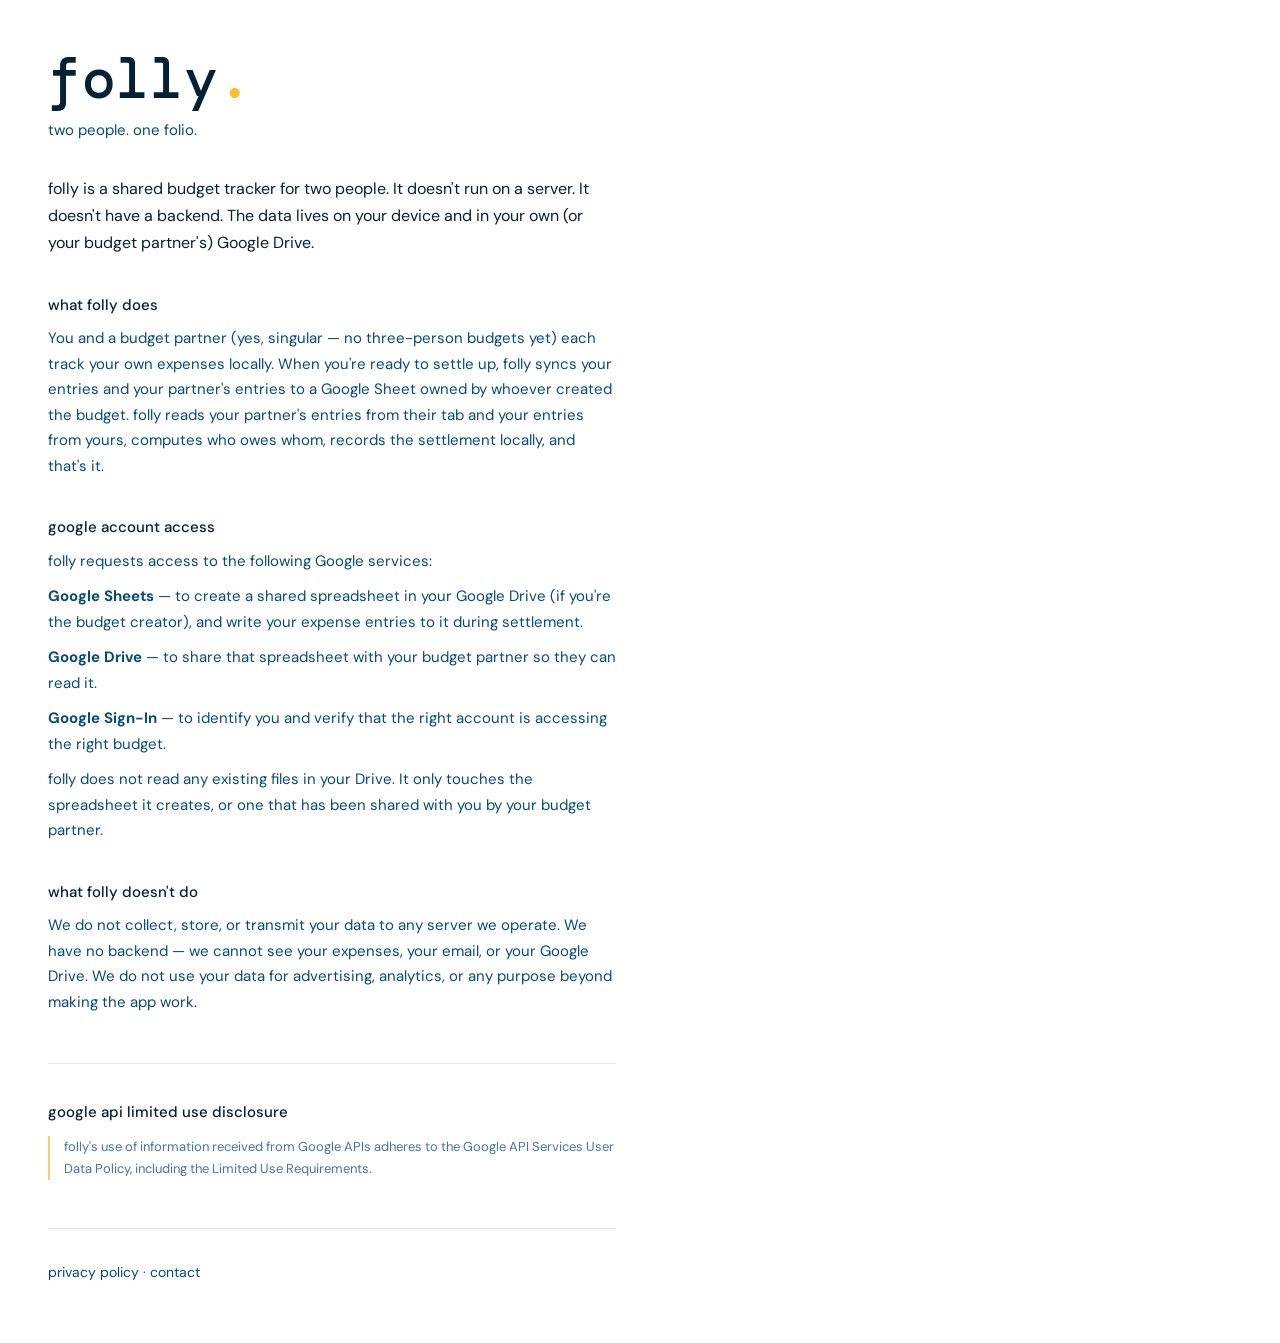
==== index.html @ 1bde9760 "clean up style" ====
<!DOCTYPE html>
<html lang="en">
<head>
  <meta charset="UTF-8" />
  <meta name="viewport" content="width=device-width, initial-scale=1.0" />
  <title>folly.</title>
  <link rel="shortcut icon" href="/favicon.png" />
  <link rel="preconnect" href="https://fonts.googleapis.com" />
  <link href="https://fonts.googleapis.com/css2?family=DM+Mono:wght@400;500&family=DM+Sans:wght@400;500&display=swap" rel="stylesheet" />
  <style>
    *, *::before, *::after { box-sizing: border-box; margin: 0; padding: 0; }
    body {
      font-family: 'DM Sans', sans-serif;
      background: #ffffff;
      color: #062035;
      max-width: 640px;
      margin: 0;
      padding: 48px 24px 48px 48px;
      line-height: 1.7;
    }
    h1 {
      font-family: 'DM Mono', monospace;
      font-size: clamp(36px, 8vw, 56px);
      font-weight: 500;
      color: #062035;
      line-height: 1.1;
    }
    h2 {
      font-size: 15px;
      font-weight: 500;
      margin: 36px 0 8px;
    }
    p {
      font-size: 15px;
      color: #0A4B75;
      margin-bottom: 10px;
    }
    .tagline {
      font-size: 15px;
      color: #0A4B75;
      margin: 8px 0 32px;
    }
    .accent { color: #F4BF33; }
    .lede {
      font-size: 16px;
      color: #062035;
      margin-bottom: 10px;
    }
    hr { border: none; border-top: 1px solid #0A4B7520; margin: 48px 0 32px; }
    .disclosure {
      font-size: 13px;
      color: #0A4B75;
      opacity: 0.75;
      border-left: 2px solid #F4BF33;
      padding-left: 14px;
      margin-top: 10px;
    }
    .footer { font-size: 14px; }
    a { color: #0A4B75; text-decoration: none; }
    a:hover { text-decoration: underline; }
  </style>
</head>
<body>
  <h1>folly<span class="accent">.</span></h1>
  <p class="tagline">two people. one folio.</p>

  <p class="lede">folly is a shared budget tracker for two people. It doesn't run on a server. It doesn't have a backend. The data lives on your device and in your own (or your budget partner's) Google Drive.</p>

  <h2>what folly does</h2>
  <p>You and a budget partner (yes, singular — no three-person budgets yet) each track your own expenses locally. When you're ready to settle up, folly syncs your entries and your partner's entries to a Google Sheet owned by whoever created the budget. folly reads your partner's entries from their tab and your entries from yours, computes who owes whom, records the settlement locally, and that's it.</p>

  <h2>google account access</h2>
  <p>folly requests access to the following Google services:</p>
  <p><strong>Google Sheets</strong> — to create a shared spreadsheet in your Google Drive (if you're the budget creator), and write your expense entries to it during settlement.</p>
  <p><strong>Google Drive</strong> — to share that spreadsheet with your budget partner so they can read it.</p>
  <p><strong>Google Sign-In</strong> — to identify you and verify that the right account is accessing the right budget.</p>
  <p>folly does not read any existing files in your Drive. It only touches the spreadsheet it creates, or one that has been shared with you by your budget partner.</p>

  <h2>what folly doesn't do</h2>
  <p>We do not collect, store, or transmit your data to any server we operate. We have no backend — we cannot see your expenses, your email, or your Google Drive. We do not use your data for advertising, analytics, or any purpose beyond making the app work.</p>

  <hr />

  <h2>google api limited use disclosure</h2>
  <p class="disclosure">folly's use of information received from Google APIs adheres to the <a href="https://developers.google.com/terms/api-services-user-data-policy">Google API Services User Data Policy</a>, including the Limited Use Requirements.</p>

  <hr />

  <p class="footer"><a href="/privacy.html">privacy policy</a>&nbsp;·&nbsp;<a href="mailto:placeholderemailprecommit@gmail.com">contact</a></p>

</body>
</html>
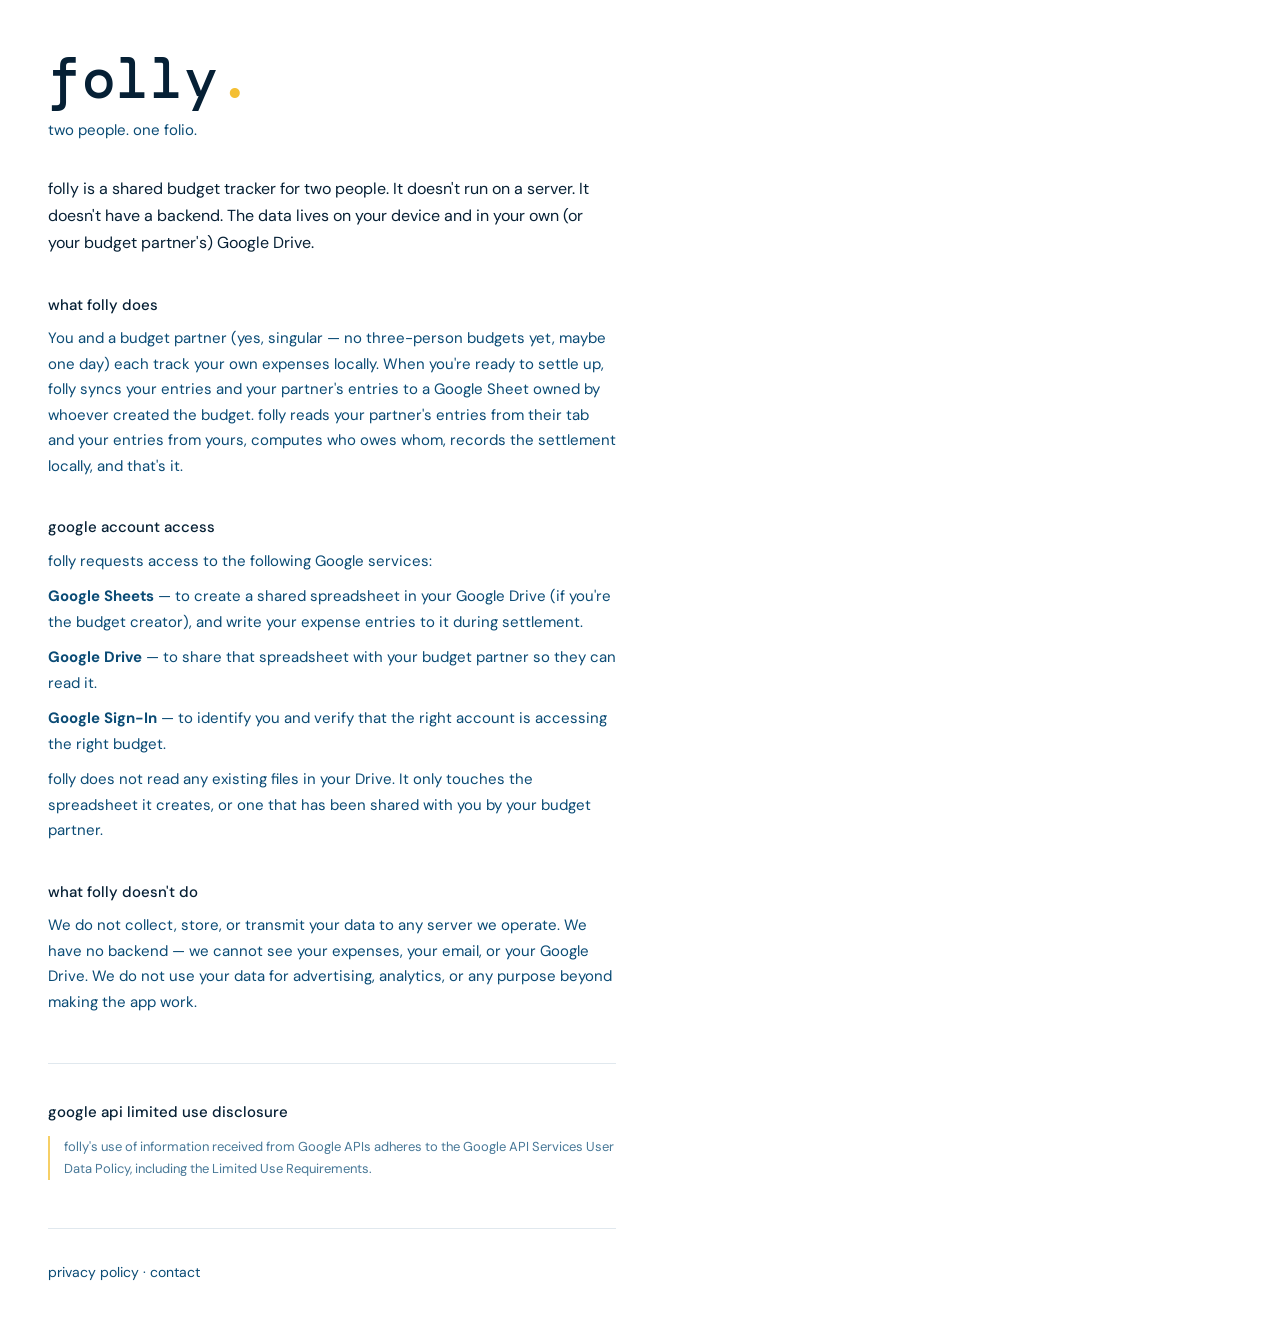
==== commit 08850277: "wording" ====
--- a/index.html
+++ b/index.html
@@ -67,7 +67,7 @@
   <p class="lede">folly is a shared budget tracker for two people. It doesn't run on a server. It doesn't have a backend. The data lives on your device and in your own (or your budget partner's) Google Drive.</p>
 
   <h2>what folly does</h2>
-  <p>You and a budget partner (yes, singular — no three-person budgets yet) each track your own expenses locally. When you're ready to settle up, folly syncs your entries and your partner's entries to a Google Sheet owned by whoever created the budget. folly reads your partner's entries from their tab and your entries from yours, computes who owes whom, records the settlement locally, and that's it.</p>
+  <p>You and a budget partner (yes, singular — no three-person budgets yet, maybe one day) each track your own expenses locally. When you're ready to settle up, folly syncs your entries and your partner's entries to a Google Sheet owned by whoever created the budget. folly reads your partner's entries from their tab and your entries from yours, computes who owes whom, records the settlement locally, and that's it.</p>
 
   <h2>google account access</h2>
   <p>folly requests access to the following Google services:</p>
@@ -86,7 +86,7 @@
 
   <hr />
 
-  <p class="footer"><a href="/privacy.html">privacy policy</a>&nbsp;·&nbsp;<a href="mailto:placeholderemailprecommit@gmail.com">contact</a></p>
+  <p class="footer"><a href="/privacy.html">privacy policy</a>&nbsp;·&nbsp;<a href="mailto:yunshudai2010@gmail.com">contact</a></p>
 
 </body>
 </html>
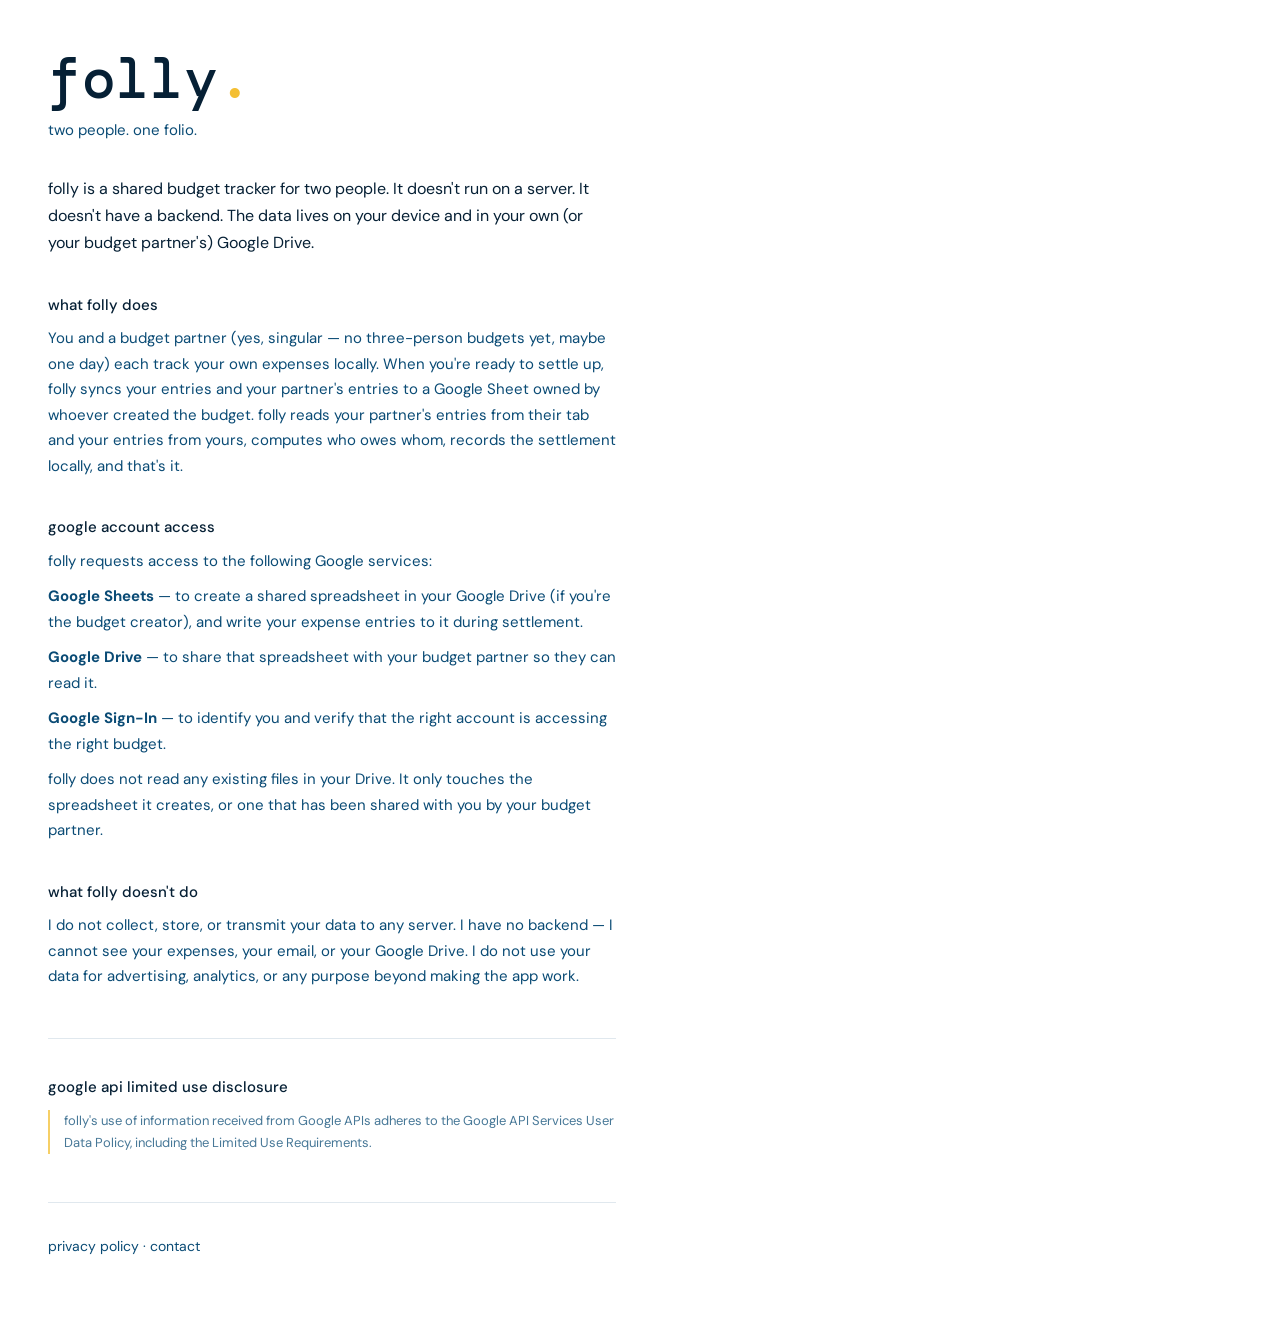
==== commit 6612a683: "solo project... i probably should just use 'i' like a normal human" ====
--- a/index.html
+++ b/index.html
@@ -77,7 +77,7 @@
   <p>folly does not read any existing files in your Drive. It only touches the spreadsheet it creates, or one that has been shared with you by your budget partner.</p>
 
   <h2>what folly doesn't do</h2>
-  <p>We do not collect, store, or transmit your data to any server we operate. We have no backend — we cannot see your expenses, your email, or your Google Drive. We do not use your data for advertising, analytics, or any purpose beyond making the app work.</p>
+  <p>I do not collect, store, or transmit your data to any server. I have no backend — I cannot see your expenses, your email, or your Google Drive. I do not use your data for advertising, analytics, or any purpose beyond making the app work.</p>
 
   <hr />
 
@@ -86,7 +86,7 @@
 
   <hr />
 
-  <p class="footer"><a href="/privacy.html">privacy policy</a>&nbsp;·&nbsp;<a href="mailto:yunshudai2010@gmail.com">contact</a></p>
+  <p class="footer"><a href="privacy.html">privacy policy</a>&nbsp;·&nbsp;<a href="mailto:yunshudai2010@gmail.com">contact</a></p>
 
 </body>
 </html>
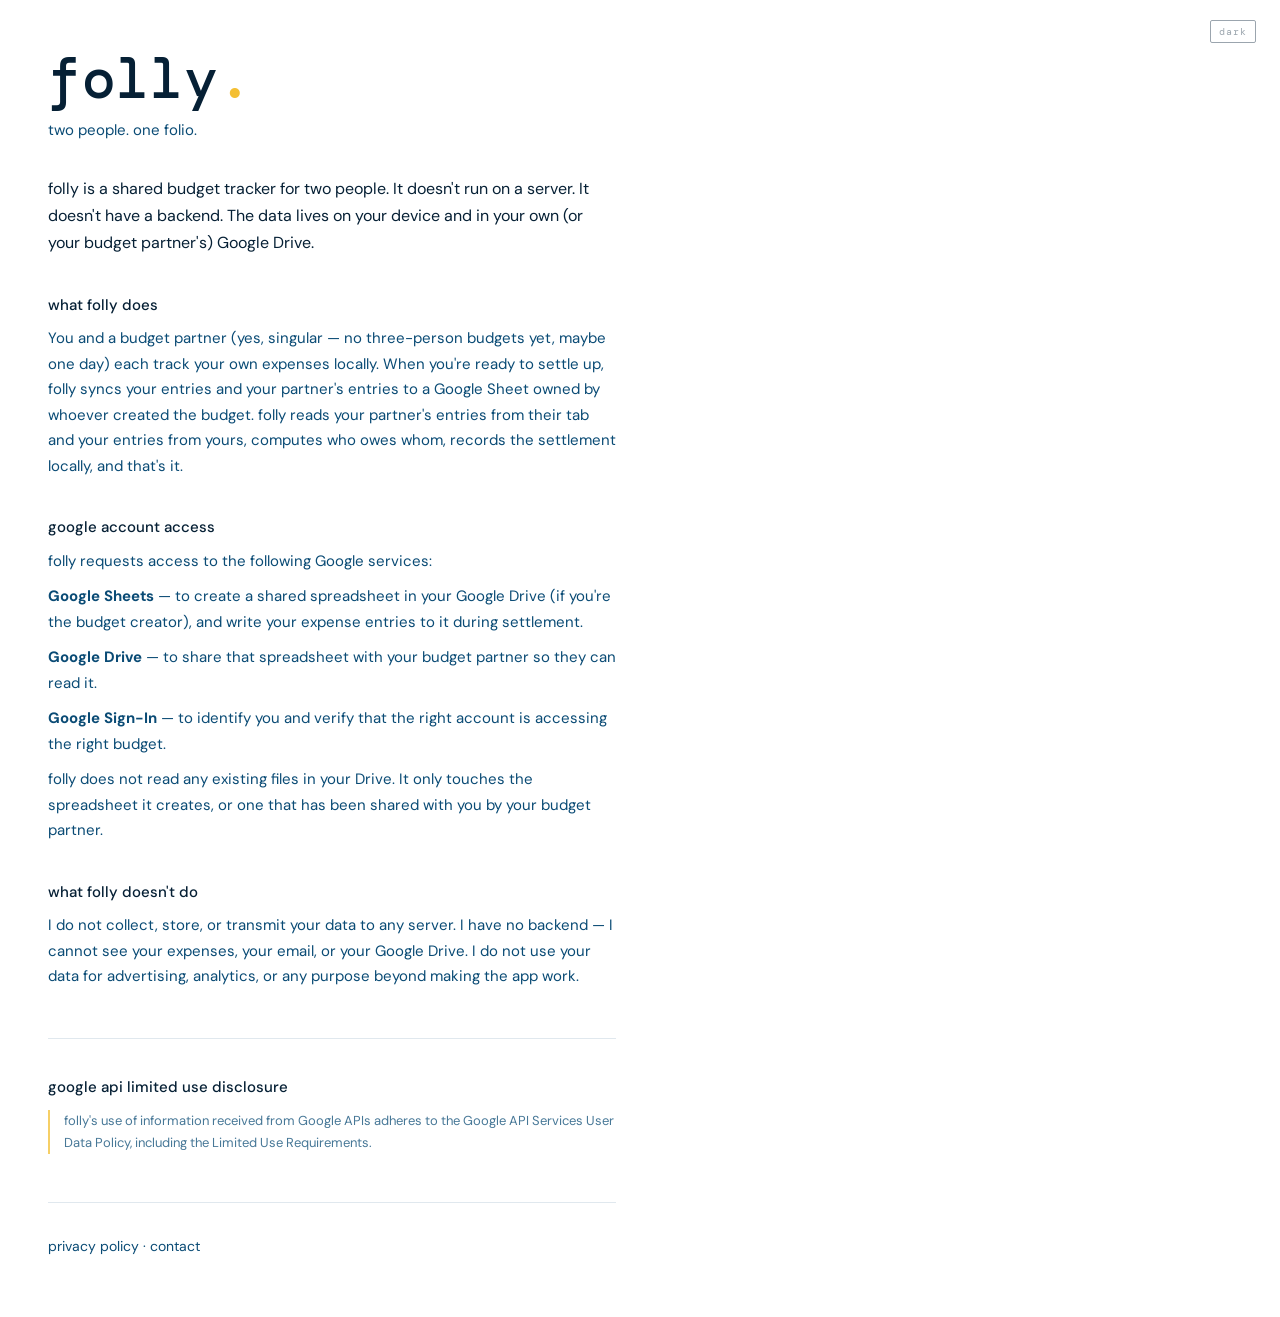
==== commit be1b625f: "feat: add roadmap + light/dark toggle" ====
--- a/index.html
+++ b/index.html
@@ -58,9 +58,45 @@
     .footer { font-size: 14px; }
     a { color: #0A4B75; text-decoration: none; }
     a:hover { text-decoration: underline; }
+
+    /* ── Theme toggle ── */
+    #theme-toggle {
+      position: fixed;
+      top: 20px;
+      right: 24px;
+      font-family: 'DM Mono', monospace;
+      font-size: 10px;
+      letter-spacing: 0.1em;
+      background: none;
+      border: 1px solid currentColor;
+      border-radius: 2px;
+      padding: 4px 8px;
+      cursor: pointer;
+      opacity: 0.4;
+      color: inherit;
+    }
+    #theme-toggle:hover { opacity: 1; }
+
+    /* ── Dark mode ── */
+    html.dark body { background: #062035; color: #F4E8CE; }
+    html.dark h1 { color: #F4E8CE; }
+    html.dark p { color: #C8BFB0; }
+    html.dark .tagline { color: #C8BFB0; }
+    html.dark .lede { color: #F4E8CE; }
+    html.dark hr { border-top-color: #0C3050; }
+    html.dark .disclosure { color: #C8BFB0; }
+    html.dark a { color: #8AB4C8; }
   </style>
+  <script>
+    (function() {
+      var s = localStorage.getItem('folly-theme');
+      var d = window.matchMedia && window.matchMedia('(prefers-color-scheme: dark)').matches;
+      if (s === 'dark' || (s === null && d)) document.documentElement.classList.add('dark');
+    })();
+  </script>
 </head>
 <body>
+  <button id="theme-toggle" aria-label="Toggle theme"></button>
   <h1>folly<span class="accent">.</span></h1>
   <p class="tagline">two people. one folio.</p>
 
@@ -88,5 +124,17 @@
 
   <p class="footer"><a href="privacy.html">privacy policy</a>&nbsp;·&nbsp;<a href="mailto:yunshudai2010@gmail.com">contact</a></p>
 
+  <script>
+    (function() {
+      var btn = document.getElementById('theme-toggle');
+      function sync() { btn.textContent = document.documentElement.classList.contains('dark') ? 'light' : 'dark'; }
+      sync();
+      btn.addEventListener('click', function() {
+        var dark = document.documentElement.classList.toggle('dark');
+        localStorage.setItem('folly-theme', dark ? 'dark' : 'light');
+        sync();
+      });
+    })();
+  </script>
 </body>
 </html>
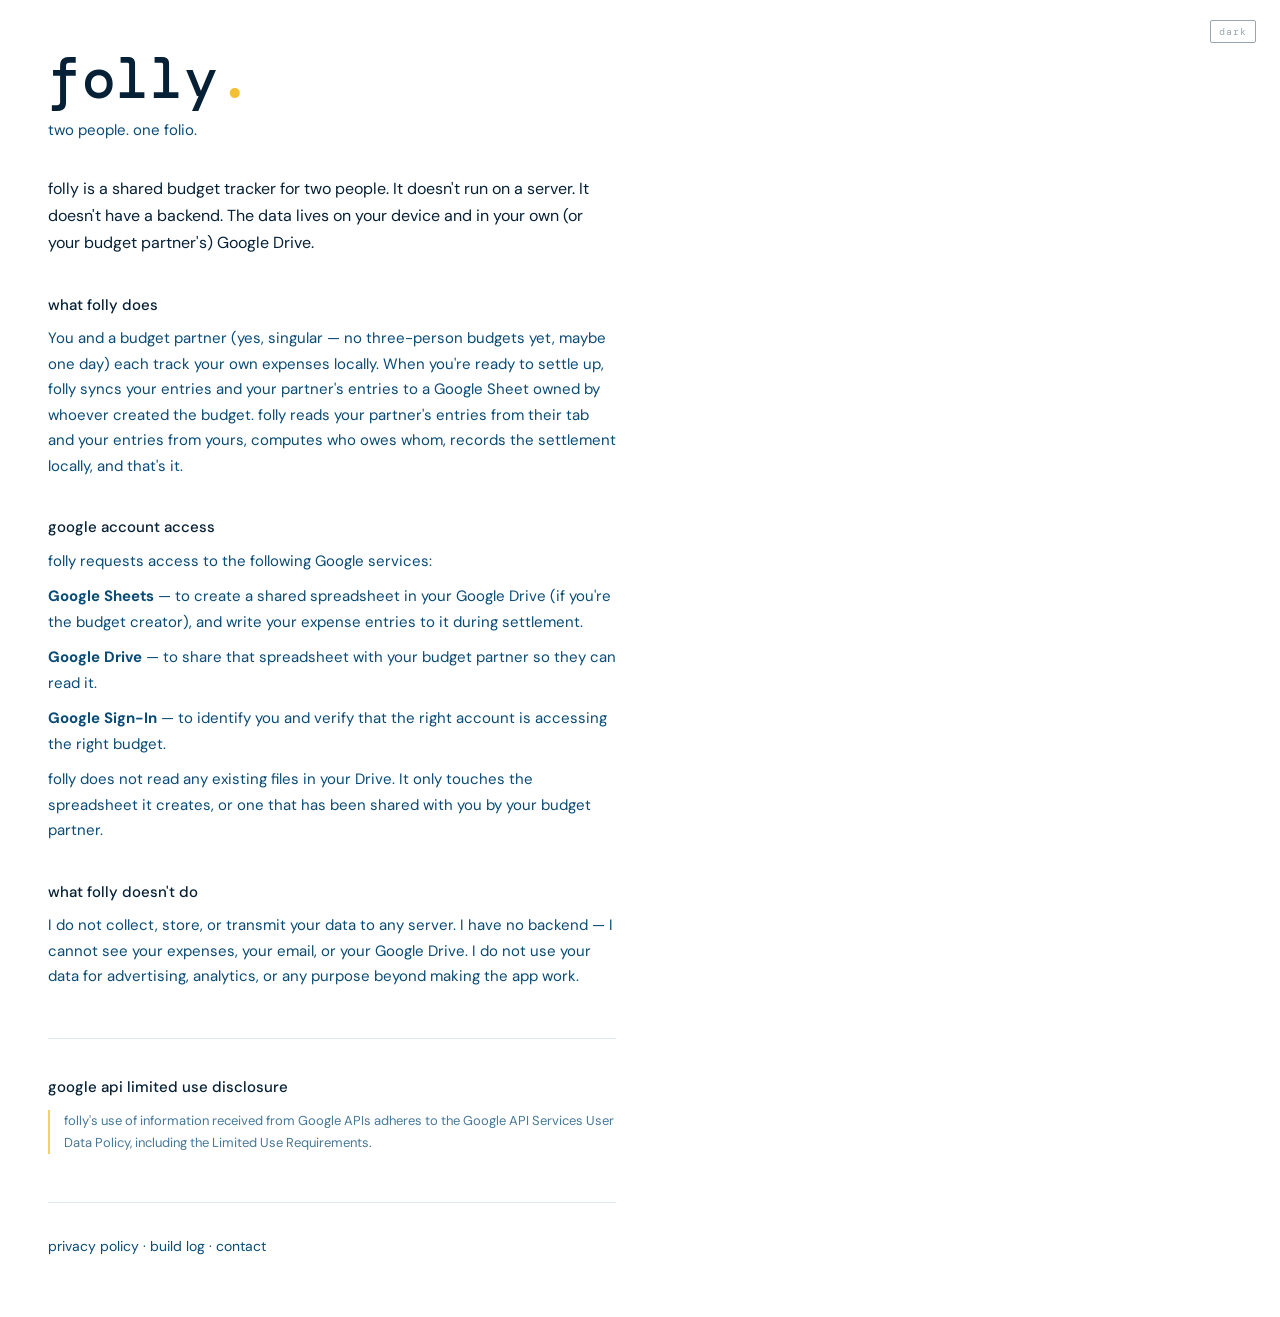
==== commit 9a9a5ba0: "style consistency" ====
--- a/index.html
+++ b/index.html
@@ -122,7 +122,7 @@
 
   <hr />
 
-  <p class="footer"><a href="privacy.html">privacy policy</a>&nbsp;·&nbsp;<a href="mailto:yunshudai2010@gmail.com">contact</a></p>
+  <p class="footer"><a href="privacy.html">privacy policy</a>&nbsp;·&nbsp;<a href="roadmap.html">build log</a>&nbsp;·&nbsp;<a href="mailto:yunshudai2010@gmail.com">contact</a></p>
 
   <script>
     (function() {
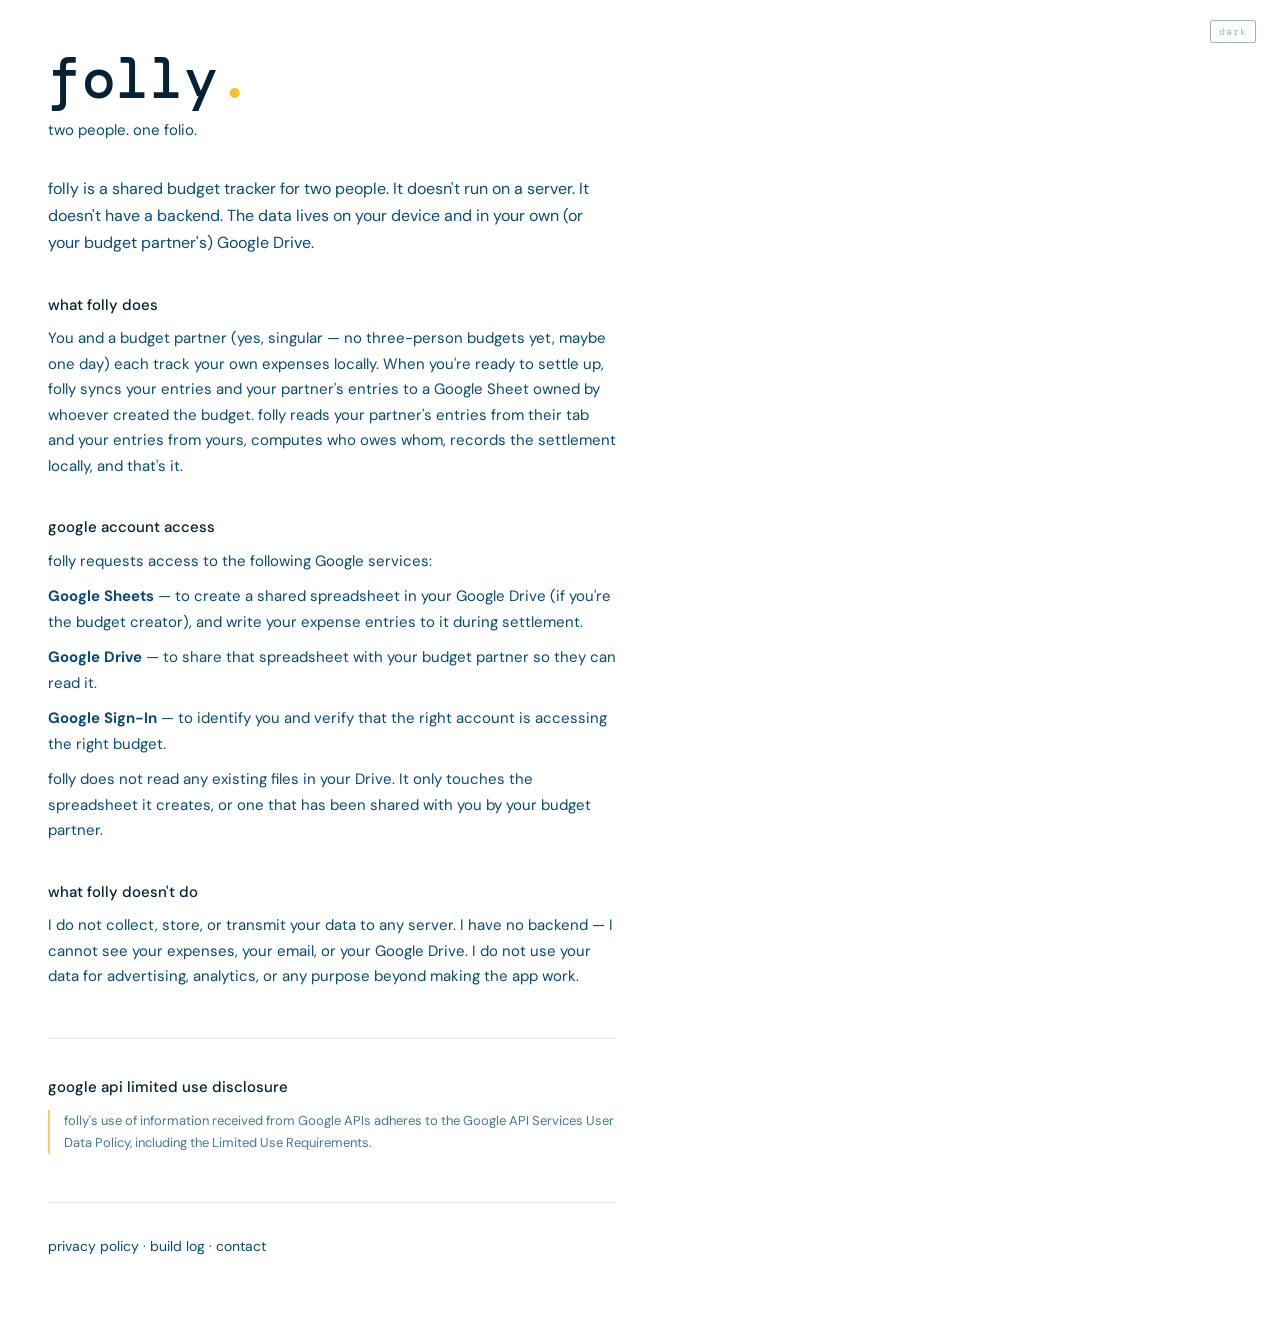
==== commit d823bbb7: "refactor: extract styling" ====
--- a/index.html
+++ b/index.html
@@ -7,12 +7,10 @@
   <link rel="shortcut icon" href="/favicon.png" />
   <link rel="preconnect" href="https://fonts.googleapis.com" />
   <link href="https://fonts.googleapis.com/css2?family=DM+Mono:wght@400;500&family=DM+Sans:wght@400;500&display=swap" rel="stylesheet" />
+  <link rel="stylesheet" href="shared.css" />
   <style>
-    *, *::before, *::after { box-sizing: border-box; margin: 0; padding: 0; }
     body {
       font-family: 'DM Sans', sans-serif;
-      background: #ffffff;
-      color: #062035;
       max-width: 640px;
       margin: 0;
       padding: 48px 24px 48px 48px;
@@ -22,78 +20,24 @@
       font-family: 'DM Mono', monospace;
       font-size: clamp(36px, 8vw, 56px);
       font-weight: 500;
-      color: #062035;
       line-height: 1.1;
     }
-    h2 {
-      font-size: 15px;
-      font-weight: 500;
-      margin: 36px 0 8px;
-    }
-    p {
-      font-size: 15px;
-      color: #0A4B75;
-      margin-bottom: 10px;
-    }
-    .tagline {
-      font-size: 15px;
-      color: #0A4B75;
-      margin: 8px 0 32px;
-    }
-    .accent { color: #F4BF33; }
-    .lede {
-      font-size: 16px;
-      color: #062035;
-      margin-bottom: 10px;
-    }
-    hr { border: none; border-top: 1px solid #0A4B7520; margin: 48px 0 32px; }
+    h2 { font-size: 15px; font-weight: 500; margin: 36px 0 8px; }
+    p { font-size: 15px; color: var(--body); margin-bottom: 10px; }
+    .tagline { font-size: 15px; color: var(--body); margin: 8px 0 32px; }
+    .accent { color: var(--amber); }
+    .lede { font-size: 16px; margin-bottom: 10px; }
     .disclosure {
       font-size: 13px;
-      color: #0A4B75;
+      color: var(--body);
       opacity: 0.75;
-      border-left: 2px solid #F4BF33;
+      border-left: 2px solid var(--amber);
       padding-left: 14px;
       margin-top: 10px;
     }
     .footer { font-size: 14px; }
-    a { color: #0A4B75; text-decoration: none; }
-    a:hover { text-decoration: underline; }
-
-    /* ── Theme toggle ── */
-    #theme-toggle {
-      position: fixed;
-      top: 20px;
-      right: 24px;
-      font-family: 'DM Mono', monospace;
-      font-size: 10px;
-      letter-spacing: 0.1em;
-      background: none;
-      border: 1px solid currentColor;
-      border-radius: 2px;
-      padding: 4px 8px;
-      cursor: pointer;
-      opacity: 0.4;
-      color: inherit;
-    }
-    #theme-toggle:hover { opacity: 1; }
-
-    /* ── Dark mode ── */
-    html.dark body { background: #062035; color: #F4E8CE; }
-    html.dark h1 { color: #F4E8CE; }
-    html.dark p { color: #C8BFB0; }
-    html.dark .tagline { color: #C8BFB0; }
-    html.dark .lede { color: #F4E8CE; }
-    html.dark hr { border-top-color: #0C3050; }
-    html.dark .disclosure { color: #C8BFB0; }
-    html.dark a { color: #8AB4C8; }
   </style>
-  <script>
-    (function() {
-      var s = localStorage.getItem('folly-theme');
-      var d = window.matchMedia && window.matchMedia('(prefers-color-scheme: dark)').matches;
-      if (s === 'dark' || (s === null && d)) document.documentElement.classList.add('dark');
-    })();
-  </script>
+  <script src="theme.js"></script>
 </head>
 <body>
   <button id="theme-toggle" aria-label="Toggle theme"></button>
@@ -124,17 +68,5 @@
 
   <p class="footer"><a href="privacy.html">privacy policy</a>&nbsp;·&nbsp;<a href="roadmap.html">build log</a>&nbsp;·&nbsp;<a href="mailto:yunshudai2010@gmail.com">contact</a></p>
 
-  <script>
-    (function() {
-      var btn = document.getElementById('theme-toggle');
-      function sync() { btn.textContent = document.documentElement.classList.contains('dark') ? 'light' : 'dark'; }
-      sync();
-      btn.addEventListener('click', function() {
-        var dark = document.documentElement.classList.toggle('dark');
-        localStorage.setItem('folly-theme', dark ? 'dark' : 'light');
-        sync();
-      });
-    })();
-  </script>
 </body>
 </html>
--- a/shared.css
+++ b/shared.css
@@ -0,0 +1,57 @@
+*, *::before, *::after { box-sizing: border-box; margin: 0; padding: 0; }
+
+/* ── Color tokens ── */
+:root {
+  --bg:          #ffffff;
+  --ink:         #062035;
+  --body:        #0A4B75;
+  --link:        #0A4B75;
+  --amber:       #F4BF33;
+  --amber-muted: #B8890A;
+  --border:      rgba(10, 75, 117, 0.125);
+}
+
+html.dark {
+  --bg:          #062035;
+  --ink:         #F4E8CE;
+  --body:        #C8BFB0;
+  --link:        #8AB4C8;
+  --amber-muted: #F4BF33;
+  --border:      #0C3050;
+}
+
+/* ── Base ── */
+body { background: var(--bg); color: var(--ink); }
+a { color: var(--link); text-decoration: none; }
+a:hover { text-decoration: underline; }
+hr { border: none; border-top: 1px solid var(--border); margin: 48px 0 32px; }
+
+/* ── Back nav ── */
+.back {
+  display: block;
+  margin-bottom: 40px;
+  font-family: 'DM Mono', monospace;
+  font-size: 13px;
+  letter-spacing: 0.04em;
+  color: var(--link);
+  text-decoration: none;
+}
+.back:hover { text-decoration: underline; }
+
+/* ── Theme toggle ── */
+#theme-toggle {
+  position: fixed;
+  top: 20px;
+  right: 24px;
+  font-family: 'DM Mono', monospace;
+  font-size: 10px;
+  letter-spacing: 0.1em;
+  background: none;
+  border: 1px solid currentColor;
+  border-radius: 2px;
+  padding: 4px 8px;
+  cursor: pointer;
+  opacity: 0.4;
+  color: var(--link);
+}
+#theme-toggle:hover { opacity: 1; }
